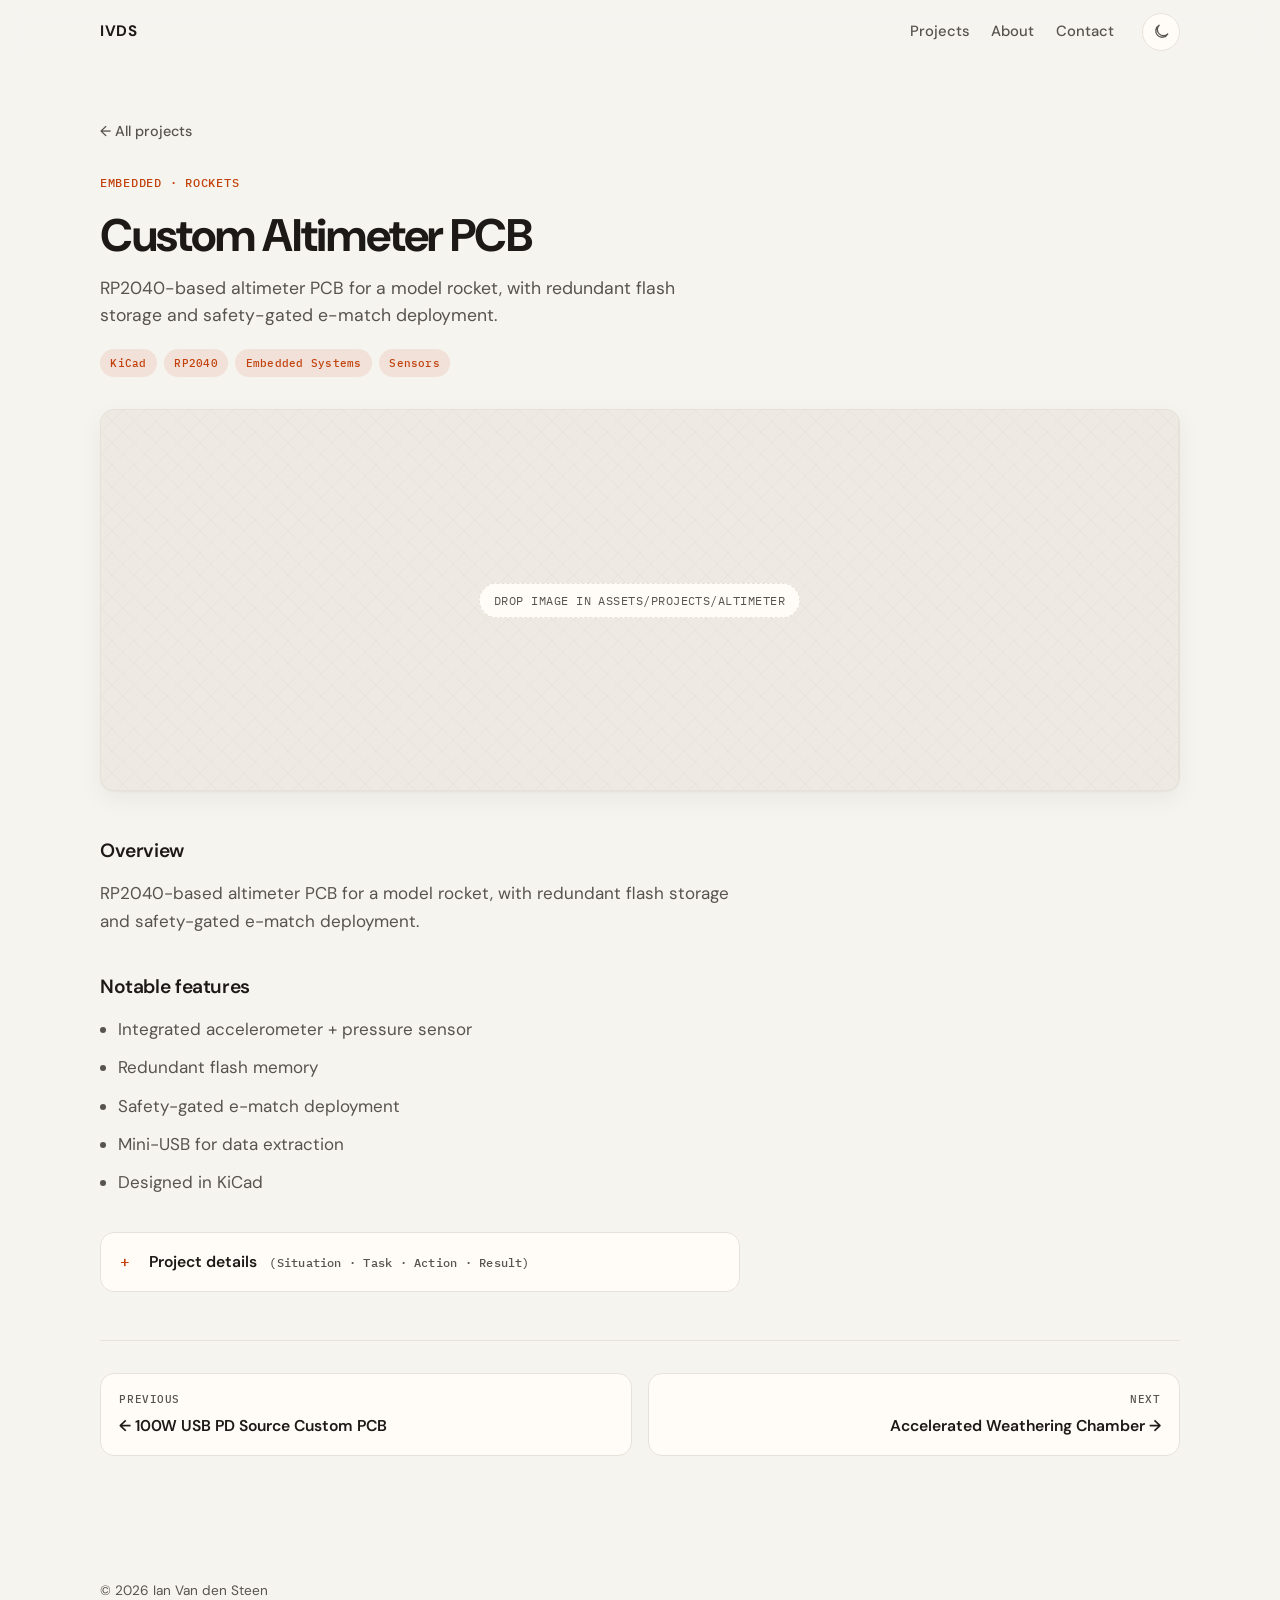
==== projects/altimeter.html @ dbc8581b "init commit" ====
<!DOCTYPE html>
<html lang="en">
<head>
  <meta charset="UTF-8" />
  <meta name="viewport" content="width=device-width, initial-scale=1.0" />
  <meta name="description" content="RP2040-based model rocket altimeter PCB with redundant flash and safety-gated e-match deployment. Ian Van den Steen." />
  <title>Custom Altimeter PCB — Ian Van den Steen</title>
  <link rel="preconnect" href="https://fonts.googleapis.com" />
  <link rel="preconnect" href="https://fonts.gstatic.com" crossorigin />
  <link href="https://fonts.googleapis.com/css2?family=DM+Sans:ital,opsz,wght@0,9..40,400;0,9..40,500;0,9..40,600;0,9..40,700;1,9..40,400&family=IBM+Plex+Mono:wght@400;500&display=swap" rel="stylesheet" />
  <link rel="stylesheet" href="../style.css" />
  <script>
    (function () {
      try {
        var stored = localStorage.getItem("theme");
        var theme = stored || (window.matchMedia("(prefers-color-scheme: dark)").matches ? "dark" : "light");
        document.documentElement.setAttribute("data-theme", theme);
      } catch (e) {}
    })();
  </script>
</head>
<body>
  <a class="skip-link" href="#main">Skip to content</a>

  <header class="site-header">
    <div class="container header-inner">
      <a class="logo" href="../index.html" aria-label="Home">IVDS</a>
      <nav class="nav" aria-label="Primary">
        <a href="../index.html#projects">Projects</a>
        <a href="../index.html#about">About</a>
        <a href="../index.html#contact">Contact</a>
      </nav>
      <button class="theme-toggle" type="button" aria-label="Toggle dark mode" title="Toggle theme">
        <span class="theme-icon theme-icon--moon" aria-hidden="true">
          <svg width="18" height="18" viewBox="0 0 24 24" fill="none" stroke="currentColor" stroke-width="1.75" stroke-linecap="round" stroke-linejoin="round"><path d="M21 14.5A8.5 8.5 0 1 1 9.5 3a7 7 0 0 0 11.5 11.5z"/></svg>
        </span>
        <span class="theme-icon theme-icon--sun" aria-hidden="true">
          <svg width="18" height="18" viewBox="0 0 24 24" fill="none" stroke="currentColor" stroke-width="1.75" stroke-linecap="round" stroke-linejoin="round"><circle cx="12" cy="12" r="4"/><path d="M12 2v2M12 20v2M4.93 4.93l1.41 1.41M17.66 17.66l1.41 1.41M2 12h2M20 12h2M4.93 19.07l1.41-1.41M17.66 6.34l1.41-1.41"/></svg>
        </span>
      </button>
    </div>
  </header>

  <main id="main">
    <article class="project-page">
      <div class="container">
        <a class="back-link" href="../index.html#projects">← All projects</a>

        <header class="project-page-header">
          <p class="eyebrow">Embedded · Rockets</p>
          <h1>Custom Altimeter PCB</h1>
          <p class="project-page-lede">RP2040-based altimeter PCB for a model rocket, with redundant flash storage and safety-gated e-match deployment.</p>
          <ul class="tags">
            <li>KiCad</li>
            <li>RP2040</li>
            <li>Embedded Systems</li>
            <li>Sensors</li>
          </ul>
        </header>

        <div class="project-hero-media">
          <div class="media-placeholder">
            <span>Drop image in assets/projects/altimeter</span>
          </div>
          <!-- Replace placeholder with: <img src="../assets/projects/altimeter.jpg" alt="Custom Altimeter PCB" /> -->
        </div>

        <div class="project-page-body">
          <section>
            <h2>Overview</h2>
            <p>RP2040-based altimeter PCB for a model rocket, with redundant flash storage and safety-gated e-match deployment.</p>
          </section>

          <section>
            <h2>Notable features</h2>
            <ul>
              <li>Integrated accelerometer + pressure sensor</li>
              <li>Redundant flash memory</li>
              <li>Safety-gated e-match deployment</li>
              <li>Mini-USB for data extraction</li>
              <li>Designed in KiCad</li>
            </ul>
          </section>


          <details class="star-details">
            <summary>Project details <span class="star-hint">(Situation · Task · Action · Result)</span></summary>
            <div class="star-grid">
              <div class="star-item">
                <h3>Situation</h3>
                <p>Off-the-shelf altimeters lacked flexibility, data access, and configurable firmware for a custom model rocket.</p>
              </div>
              <div class="star-item">
                <h3>Task</h3>
                <p>Design and validate a compact PCB altimeter for altitude/acceleration measurement, datalogging, and event timing, with redundant flash memory in case primary flash is damaged.</p>
              </div>
              <div class="star-item">
                <h3>Action</h3>
                <p>Designed schematic and 4-layer layout for an RP2040-based altimeter with USB communication, dual SPI flash memory, I2C accelerometer and barometric pressure sensor, and two e-matches driven by low-side N-channel MOSFETs gated by a battery voltage comparator.</p>
              </div>
              <div class="star-item">
                <h3>Result</h3>
                <p>Fabrication-ready 4-layer altimeter PCB with defined power domains, clean schematics/layout rules, and safety-gated e-match deployment.</p>
              </div>
            </div>
          </details>
        </div>

        <nav class="project-pager" aria-label="Other projects">
          <a href="usb-pd-source.html">
            <span class="pager-label">Previous</span>
            <span class="pager-title">← 100W USB PD Source Custom PCB</span>
          </a>
          <a href="weathering-chamber.html">
            <span class="pager-label">Next</span>
            <span class="pager-title">Accelerated Weathering Chamber →</span>
          </a>
        </nav>
      </div>
    </article>
  </main>

  <footer class="site-footer">
    <div class="container footer-inner">
      <p>© <span id="year"></span> Ian Van den Steen</p>
    </div>
  </footer>

  <script src="../script.js"></script>
</body>
</html>
---- style.css ----
/* ------------------------------------------------------------------
   Ian Van den Steen — portfolio
   ------------------------------------------------------------------ */

:root {
  --bg: #f6f4ef;
  --bg-elevated: #fffcf7;
  --text: #1c1917;
  --text-muted: #57534e;
  --border: #e7e2d9;
  --accent: #c2410c;
  --accent-soft: rgba(194, 65, 12, 0.1);
  --shadow: 0 1px 2px rgba(28, 25, 23, 0.04), 0 8px 24px rgba(28, 25, 23, 0.05);
  --radius: 14px;
  --header-h: 64px;
  --max: 1080px;
  --font: "DM Sans", system-ui, -apple-system, sans-serif;
  --mono: "IBM Plex Mono", ui-monospace, monospace;
  color-scheme: light;
}

[data-theme="dark"] {
  --bg: #141210;
  --bg-elevated: #1c1916;
  --text: #f5f0e8;
  --text-muted: #a8a29e;
  --border: #2e2a26;
  --accent: #fb923c;
  --accent-soft: rgba(251, 146, 60, 0.12);
  --shadow: 0 1px 2px rgba(0, 0, 0, 0.3), 0 12px 32px rgba(0, 0, 0, 0.25);
  color-scheme: dark;
}

*,
*::before,
*::after {
  box-sizing: border-box;
}

html {
  scroll-behavior: smooth;
  scroll-padding-top: calc(var(--header-h) + 1rem);
}

body {
  margin: 0;
  font-family: var(--font);
  font-size: 1.0625rem;
  line-height: 1.65;
  color: var(--text);
  background: var(--bg);
  -webkit-font-smoothing: antialiased;
  text-rendering: optimizeLegibility;
}

img,
video {
  max-width: 100%;
  display: block;
}

a {
  color: inherit;
  text-decoration-thickness: 1px;
  text-underline-offset: 0.18em;
  transition: color 0.15s ease, opacity 0.15s ease;
}

a:hover {
  color: var(--accent);
}

a:focus-visible,
button:focus-visible {
  outline: 2px solid var(--accent);
  outline-offset: 3px;
}

.skip-link {
  position: absolute;
  top: -100px;
  left: 1rem;
  z-index: 100;
  padding: 0.6rem 1rem;
  background: var(--accent);
  color: #fff;
  border-radius: 8px;
  text-decoration: none;
}

.skip-link:focus {
  top: 1rem;
}

.container {
  width: min(100% - 2.5rem, var(--max));
  margin-inline: auto;
}

/* Header ----------------------------------------------------------- */

.site-header {
  position: sticky;
  top: 0;
  z-index: 50;
  height: var(--header-h);
  backdrop-filter: blur(12px);
  -webkit-backdrop-filter: blur(12px);
  background: color-mix(in srgb, var(--bg) 82%, transparent);
  border-bottom: 1px solid transparent;
  transition: border-color 0.2s ease, background 0.2s ease;
}

.site-header.is-scrolled {
  border-bottom-color: var(--border);
}

.header-inner {
  height: 100%;
  display: flex;
  align-items: center;
  gap: 1.5rem;
}

.logo {
  font-weight: 700;
  font-size: 0.95rem;
  letter-spacing: 0.04em;
  text-decoration: none;
}

.logo:hover {
  color: var(--accent);
}

.nav {
  display: flex;
  gap: 1.35rem;
  margin-left: auto;
}

.nav a {
  font-size: 0.925rem;
  font-weight: 500;
  color: var(--text-muted);
  text-decoration: none;
}

.nav a:hover {
  color: var(--text);
}

.theme-toggle {
  display: inline-flex;
  align-items: center;
  justify-content: center;
  width: 38px;
  height: 38px;
  margin-left: 0.25rem;
  border: 1px solid var(--border);
  border-radius: 999px;
  background: var(--bg-elevated);
  color: var(--text-muted);
  cursor: pointer;
  transition: color 0.15s ease, border-color 0.15s ease, background 0.15s ease;
}

.theme-toggle:hover {
  color: var(--text);
  border-color: color-mix(in srgb, var(--accent) 40%, var(--border));
}

.theme-icon {
  display: none;
  line-height: 0;
}

[data-theme="light"] .theme-icon--moon,
:root:not([data-theme]) .theme-icon--moon {
  display: block;
}

[data-theme="dark"] .theme-icon--sun {
  display: block;
}

/* Hero ------------------------------------------------------------- */

.hero {
  padding: clamp(4rem, 12vw, 7.5rem) 0 clamp(3.5rem, 8vw, 5.5rem);
}

.hero-inner {
  max-width: 40rem;
}

.eyebrow {
  margin: 0 0 1.1rem;
  font-family: var(--mono);
  font-size: 0.78rem;
  font-weight: 500;
  letter-spacing: 0.06em;
  text-transform: uppercase;
  color: var(--accent);
}

.hero h1 {
  margin: 0 0 1rem;
  font-size: clamp(2.4rem, 6vw, 3.6rem);
  font-weight: 700;
  line-height: 1.08;
  letter-spacing: -0.035em;
}

.pitch {
  margin: 0 0 2rem;
  font-size: clamp(1.1rem, 2.2vw, 1.3rem);
  line-height: 1.55;
  color: var(--text-muted);
  max-width: 34rem;
}

.hero-links {
  display: flex;
  flex-wrap: wrap;
  gap: 0.65rem 1.5rem;
}

.hero-links a {
  font-weight: 600;
  font-size: 0.95rem;
  text-decoration: none;
  border-bottom: 1.5px solid color-mix(in srgb, var(--accent) 45%, transparent);
  padding-bottom: 0.1rem;
}

.hero-links a:hover {
  border-bottom-color: var(--accent);
}

/* Sections --------------------------------------------------------- */

.section {
  padding: clamp(3.5rem, 8vw, 5.5rem) 0;
}

.section-header {
  margin-bottom: clamp(2rem, 4vw, 2.75rem);
  max-width: 36rem;
}

.section-header h2 {
  margin: 0 0 0.55rem;
  font-size: clamp(1.55rem, 3vw, 1.9rem);
  font-weight: 700;
  letter-spacing: -0.025em;
}

.section-lede {
  margin: 0;
  color: var(--text-muted);
}

/* Projects --------------------------------------------------------- */

.project-grid {
  display: grid;
  gap: 1.75rem;
}

.project-card {
  display: grid;
  grid-template-columns: 1fr;
  background: var(--bg-elevated);
  border: 1px solid var(--border);
  border-radius: var(--radius);
  overflow: hidden;
  box-shadow: var(--shadow);
  color: inherit;
  text-decoration: none;
  transition: border-color 0.2s ease, transform 0.2s ease, box-shadow 0.2s ease;
}

.project-card:hover {
  color: inherit;
  border-color: color-mix(in srgb, var(--accent) 35%, var(--border));
  transform: translateY(-2px);
}

.project-link {
  display: inline-block;
  margin-top: 1.15rem;
  font-size: 0.9rem;
  font-weight: 600;
  color: var(--accent);
}

.project-card:hover .project-link {
  text-decoration: underline;
  text-underline-offset: 0.18em;
}

.project-media {
  background: color-mix(in srgb, var(--border) 55%, var(--bg));
  min-height: 200px;
}

.media-placeholder {
  display: grid;
  place-items: center;
  height: 100%;
  min-height: 200px;
  border-bottom: 1px solid var(--border);
  background:
    linear-gradient(135deg, transparent 48%, color-mix(in srgb, var(--border) 80%, transparent) 49%, color-mix(in srgb, var(--border) 80%, transparent) 51%, transparent 52%),
    linear-gradient(45deg, transparent 48%, color-mix(in srgb, var(--border) 80%, transparent) 49%, color-mix(in srgb, var(--border) 80%, transparent) 51%, transparent 52%);
  background-size: 22px 22px;
}

.media-placeholder span {
  font-family: var(--mono);
  font-size: 0.72rem;
  letter-spacing: 0.04em;
  text-transform: uppercase;
  color: var(--text-muted);
  background: var(--bg-elevated);
  border: 1px dashed var(--border);
  border-radius: 999px;
  padding: 0.45rem 0.85rem;
}

.project-media img,
.project-media video {
  width: 100%;
  height: 100%;
  object-fit: cover;
  min-height: 200px;
}

.project-body {
  padding: 1.5rem 1.5rem 1.65rem;
}

.project-body h3 {
  margin: 0 0 0.65rem;
  font-size: 1.2rem;
  font-weight: 600;
  letter-spacing: -0.02em;
}

.project-body p {
  margin: 0 0 1.15rem;
  color: var(--text-muted);
  font-size: 0.98rem;
}

.project-body .tags {
  margin-bottom: 0;
}

.tags {
  display: flex;
  flex-wrap: wrap;
  gap: 0.45rem;
  margin: 0;
  padding: 0;
  list-style: none;
}

.tags li {
  font-family: var(--mono);
  font-size: 0.7rem;
  font-weight: 500;
  letter-spacing: 0.02em;
  color: var(--accent);
  background: var(--accent-soft);
  border-radius: 999px;
  padding: 0.3rem 0.65rem;
}

@media (min-width: 760px) {
  .project-card {
    grid-template-columns: minmax(240px, 38%) 1fr;
    align-items: stretch;
  }

  .project-media {
    min-height: 100%;
  }

  .media-placeholder {
    min-height: 100%;
    border-bottom: none;
    border-right: 1px solid var(--border);
  }

  .project-body {
    padding: 1.75rem 1.85rem;
  }
}

/* About ------------------------------------------------------------ */

.about {
  border-top: 1px solid var(--border);
  border-bottom: 1px solid var(--border);
  background: color-mix(in srgb, var(--bg-elevated) 70%, var(--bg));
}

.about-content {
  max-width: 38rem;
}

.about-content p {
  margin: 0 0 1.15rem;
  color: var(--text-muted);
}

.about-content strong {
  color: var(--text);
  font-weight: 600;
}

.about-meta {
  display: grid;
  gap: 1.15rem;
  margin: 2rem 0 0;
  padding: 1.35rem 0 0;
  border-top: 1px solid var(--border);
}

.about-meta dt {
  font-family: var(--mono);
  font-size: 0.72rem;
  font-weight: 500;
  letter-spacing: 0.05em;
  text-transform: uppercase;
  color: var(--accent);
  margin-bottom: 0.25rem;
}

.about-meta dd {
  margin: 0;
  font-size: 0.98rem;
}

@media (min-width: 700px) {
  .about-meta {
    grid-template-columns: repeat(3, 1fr);
    gap: 1.5rem;
  }
}

/* Contact ---------------------------------------------------------- */

.contact-list {
  list-style: none;
  margin: 0;
  padding: 0;
  display: grid;
  gap: 0;
  max-width: 36rem;
  border: 1px solid var(--border);
  border-radius: var(--radius);
  overflow: hidden;
  background: var(--bg-elevated);
}

.contact-list li {
  display: grid;
  grid-template-columns: 6.5rem 1fr;
  gap: 1rem;
  align-items: baseline;
  padding: 1.05rem 1.35rem;
  border-bottom: 1px solid var(--border);
}

.contact-list li:last-child {
  border-bottom: none;
}

.contact-label {
  font-family: var(--mono);
  font-size: 0.72rem;
  font-weight: 500;
  letter-spacing: 0.05em;
  text-transform: uppercase;
  color: var(--text-muted);
}

.contact-list a {
  font-weight: 500;
  text-decoration: none;
  word-break: break-all;
}

.contact-list a:hover {
  color: var(--accent);
}

@media (max-width: 480px) {
  .contact-list li {
    grid-template-columns: 1fr;
    gap: 0.3rem;
  }
}

/* Footer ----------------------------------------------------------- */

.site-footer {
  padding: 2.25rem 0 2.75rem;
}

.footer-inner {
  display: flex;
  flex-wrap: wrap;
  justify-content: space-between;
  gap: 0.5rem 1.5rem;
  font-size: 0.85rem;
  color: var(--text-muted);
}

.footer-inner p {
  margin: 0;
}

/* Mobile nav ------------------------------------------------------- */

@media (max-width: 560px) {
  .nav {
    gap: 0.95rem;
  }

  .nav a {
    font-size: 0.875rem;
  }

  .container {
    width: min(100% - 1.75rem, var(--max));
  }
}

@media (prefers-reduced-motion: reduce) {
  html {
    scroll-behavior: auto;
  }

  .project-card,
  a,
  button {
    transition: none;
  }

  .project-card:hover {
    transform: none;
  }
}

/* Project detail pages --------------------------------------------- */

.project-page {
  padding: clamp(2rem, 5vw, 3.25rem) 0 clamp(3.5rem, 8vw, 5.5rem);
}

.back-link {
  display: inline-block;
  margin-bottom: 1.75rem;
  font-size: 0.9rem;
  font-weight: 500;
  color: var(--text-muted);
  text-decoration: none;
}

.back-link:hover {
  color: var(--accent);
}

.project-page-header {
  max-width: 40rem;
  margin-bottom: 2rem;
}

.project-page-header h1 {
  margin: 0 0 0.85rem;
  font-size: clamp(2rem, 5vw, 2.85rem);
  font-weight: 700;
  line-height: 1.12;
  letter-spacing: -0.03em;
}

.project-page-lede {
  margin: 0 0 1.25rem;
  font-size: 1.1rem;
  line-height: 1.55;
  color: var(--text-muted);
}

.project-hero-media {
  margin-bottom: 2.75rem;
  border: 1px solid var(--border);
  border-radius: var(--radius);
  overflow: hidden;
  background: color-mix(in srgb, var(--border) 55%, var(--bg));
  box-shadow: var(--shadow);
}

.project-hero-media .media-placeholder {
  min-height: clamp(220px, 40vw, 380px);
  border-bottom: none;
}

.project-hero-media img,
.project-hero-media video {
  width: 100%;
  min-height: clamp(220px, 40vw, 380px);
  object-fit: cover;
}

.project-hero-media--schematic {
  background: #fff;
}

.project-hero-media--schematic img {
  object-fit: contain;
  min-height: clamp(260px, 48vw, 480px);
  padding: 0.75rem;
}

.project-media-stack {
  display: grid;
  gap: 1.25rem;
  margin: -1.5rem 0 2.75rem;
}

.project-hero-media--board {
  margin: 0;
  background: #fff;
}

.project-hero-media--board img {
  object-fit: contain;
  min-height: clamp(200px, 36vw, 360px);
  padding: 1rem;
}

.project-hero-media--board figcaption {
  margin: 0;
  padding: 0.65rem 1rem 0.85rem;
  border-top: 1px solid var(--border);
  font-family: var(--mono);
  font-size: 0.72rem;
  font-weight: 500;
  letter-spacing: 0.04em;
  text-transform: uppercase;
  color: var(--text-muted);
  background: var(--bg-elevated);
}

.project-media--schematic {
  background: #fff;
}

.project-media--schematic img {
  object-fit: contain;
  padding: 0.5rem;
}

.project-media--render {
  background: #fff;
}

.project-media--render img {
  object-fit: contain;
  padding: 0.85rem;
}

@media (min-width: 760px) {
  .project-media-stack {
    grid-template-columns: 1fr 1fr;
  }
}

.project-page-body {
  max-width: 40rem;
}

.project-page-body section {
  margin-bottom: 2.25rem;
}

.project-page-body h2 {
  margin: 0 0 0.75rem;
  font-size: 1.2rem;
  font-weight: 600;
  letter-spacing: -0.02em;
}

.project-page-body p,
.project-page-body li {
  color: var(--text-muted);
}

.project-page-body p {
  margin: 0 0 1rem;
}

.project-page-body strong {
  color: var(--text);
  font-weight: 600;
}

.project-page-body ul {
  margin: 0;
  padding-left: 1.15rem;
}

.project-page-body li {
  margin-bottom: 0.65rem;
}

.project-page-body li:last-child {
  margin-bottom: 0;
}

.project-pager {
  display: grid;
  gap: 1rem;
  margin-top: 3rem;
  padding-top: 2rem;
  border-top: 1px solid var(--border);
}

.project-pager a {
  display: flex;
  flex-direction: column;
  gap: 0.25rem;
  padding: 1rem 1.15rem;
  border: 1px solid var(--border);
  border-radius: var(--radius);
  background: var(--bg-elevated);
  text-decoration: none;
  transition: border-color 0.15s ease;
}

.project-pager a:hover {
  color: inherit;
  border-color: color-mix(in srgb, var(--accent) 40%, var(--border));
}

.pager-label {
  font-family: var(--mono);
  font-size: 0.7rem;
  font-weight: 500;
  letter-spacing: 0.05em;
  text-transform: uppercase;
  color: var(--text-muted);
}

.pager-title {
  font-weight: 600;
  font-size: 0.98rem;
}

.project-pager a:hover .pager-title {
  color: var(--accent);
}

@media (min-width: 640px) {
  .project-pager {
    grid-template-columns: 1fr 1fr;
  }

  .project-pager a:only-child {
    grid-column: 1 / -1;
    max-width: 50%;
  }

  .project-pager a:last-child:not(:only-child) {
    text-align: right;
    align-items: flex-end;
  }
}

/* STAR expandable details ------------------------------------------ */

.star-details {
  margin-top: 0.5rem;
  border: 1px solid var(--border);
  border-radius: var(--radius);
  background: var(--bg-elevated);
  overflow: hidden;
}

.star-details summary {
  cursor: pointer;
  list-style: none;
  display: flex;
  flex-wrap: wrap;
  align-items: baseline;
  gap: 0.45rem 0.75rem;
  padding: 1rem 1.2rem;
  font-weight: 600;
  font-size: 0.98rem;
  user-select: none;
  transition: background 0.15s ease;
}

.star-details summary::-webkit-details-marker {
  display: none;
}

.star-details summary::before {
  content: "+";
  font-family: var(--mono);
  font-weight: 500;
  color: var(--accent);
  width: 1.1em;
}

.star-details[open] summary::before {
  content: "−";
}

.star-details summary:hover {
  background: color-mix(in srgb, var(--accent-soft) 55%, transparent);
}

.star-hint {
  font-family: var(--mono);
  font-size: 0.72rem;
  font-weight: 500;
  letter-spacing: 0.02em;
  color: var(--text-muted);
}

.star-grid {
  display: grid;
  gap: 1.25rem;
  padding: 0 1.2rem 1.35rem;
  border-top: 1px solid var(--border);
  padding-top: 1.25rem;
}

.star-item h3 {
  margin: 0 0 0.4rem;
  font-family: var(--mono);
  font-size: 0.72rem;
  font-weight: 500;
  letter-spacing: 0.05em;
  text-transform: uppercase;
  color: var(--accent);
}

.star-item p {
  margin: 0 0 0.65rem;
}

.star-item p:last-child {
  margin-bottom: 0;
}

@media (min-width: 700px) {
  .star-grid {
    grid-template-columns: 1fr 1fr;
    gap: 1.5rem;
  }
}
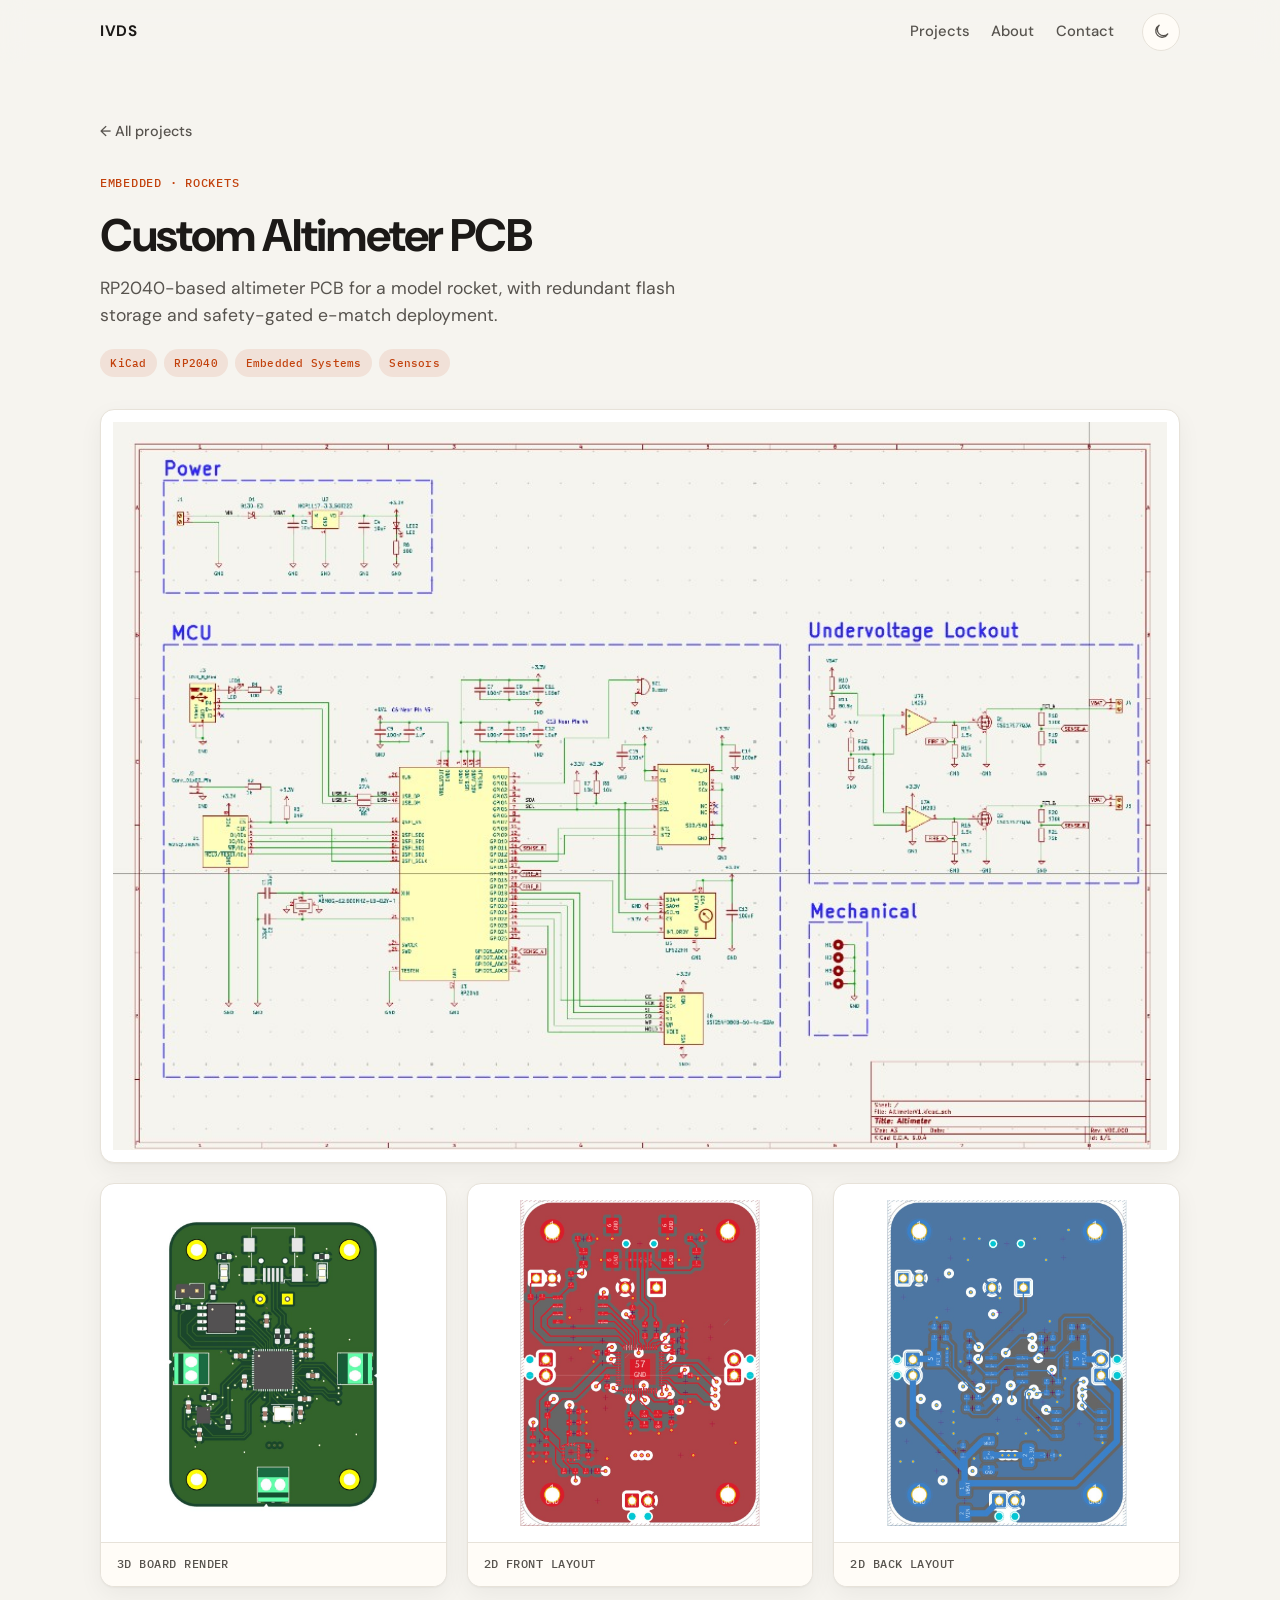
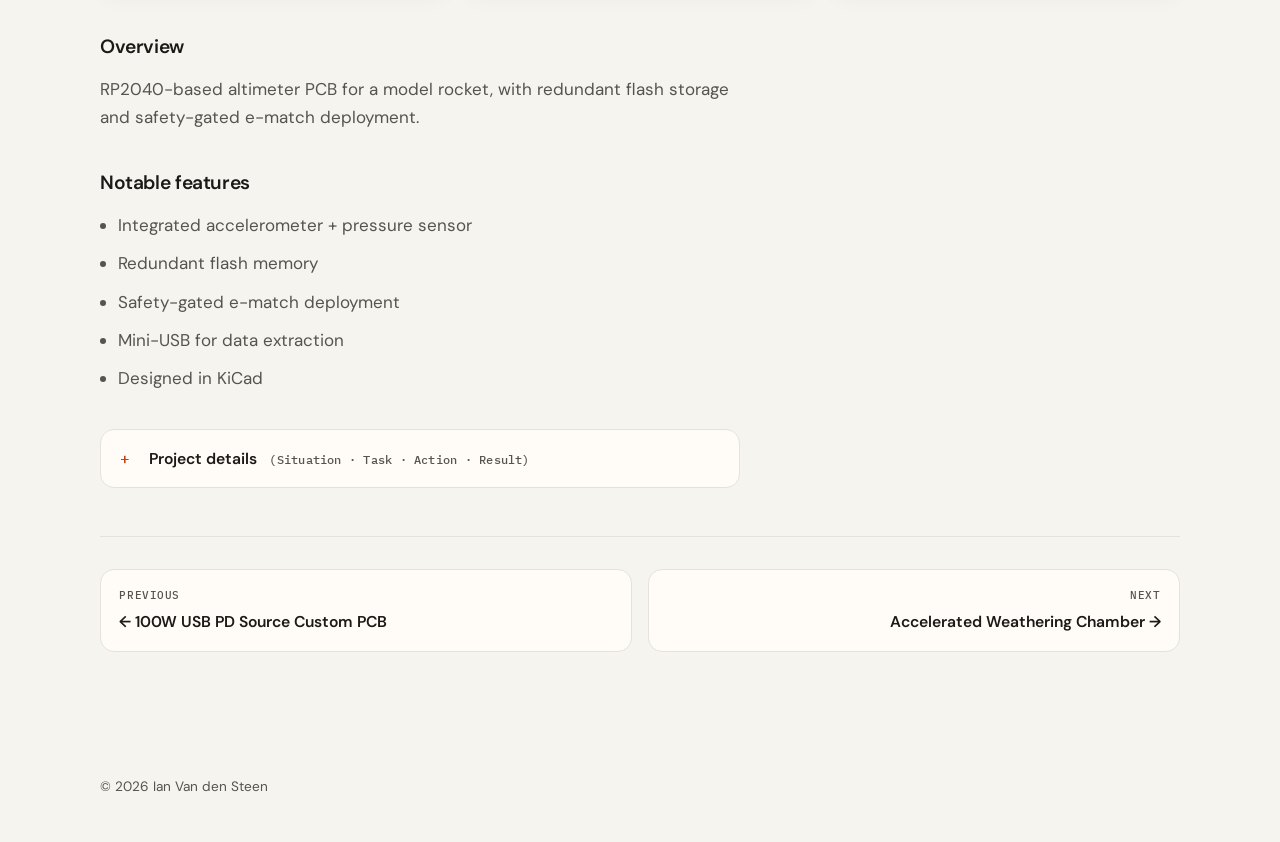
==== commit d004632d: "Update portfolio copy, prune projects, and add board media." ====
--- a/projects/altimeter.html
+++ b/projects/altimeter.html
@@ -58,11 +58,23 @@
           </ul>
         </header>
 
-        <div class="project-hero-media">
-          <div class="media-placeholder">
-            <span>Drop image in assets/projects/altimeter</span>
-          </div>
-          <!-- Replace placeholder with: <img src="../assets/projects/altimeter.jpg" alt="Custom Altimeter PCB" /> -->
+        <div class="project-hero-media project-hero-media--schematic">
+          <img src="../assets/projects/altimeter.png" alt="KiCad schematic of the custom RP2040 altimeter — power, MCU, sensors, and e-match undervoltage lockout sections" />
+        </div>
+
+        <div class="project-media-stack project-media-stack--row-3">
+          <figure class="project-hero-media project-hero-media--board">
+            <img src="../assets/projects/altimeter-3d.png" alt="3D render of the custom altimeter PCB" />
+            <figcaption>3D board render</figcaption>
+          </figure>
+          <figure class="project-hero-media project-hero-media--board">
+            <img src="../assets/projects/altimeter-2d-front.png" alt="2D front PCB layout of the custom altimeter" />
+            <figcaption>2D front layout</figcaption>
+          </figure>
+          <figure class="project-hero-media project-hero-media--board">
+            <img src="../assets/projects/altimeter-2d-back.png" alt="2D back PCB layout of the custom altimeter" />
+            <figcaption>2D back layout</figcaption>
+          </figure>
         </div>
 
         <div class="project-page-body">
--- a/style.css
+++ b/style.css
@@ -629,12 +629,18 @@
 .project-media-stack {
   display: grid;
   gap: 1.25rem;
-  margin: -1.5rem 0 2.75rem;
+  margin: 0 0 2.75rem;
+}
+
+.project-hero-media + .project-media-stack {
+  margin-top: -1.5rem;
 }
 
 .project-hero-media--board {
   margin: 0;
   background: #fff;
+  display: flex;
+  flex-direction: column;
 }
 
 .project-hero-media--board img {
@@ -645,6 +651,7 @@
 
 .project-hero-media--board figcaption {
   margin: 0;
+  margin-top: auto;
   padding: 0.65rem 1rem 0.85rem;
   border-top: 1px solid var(--border);
   font-family: var(--mono);
@@ -678,6 +685,79 @@
   .project-media-stack {
     grid-template-columns: 1fr 1fr;
   }
+
+  .project-media-stack > :only-child {
+    grid-column: 1 / -1;
+    max-width: 28rem;
+    justify-self: center;
+    width: 100%;
+  }
+
+  .project-media-stack--row-2,
+  .project-media-stack--row-3 {
+    align-items: stretch;
+  }
+
+  .project-media-stack--row-2 {
+    grid-template-columns: 1fr 1fr;
+  }
+
+  .project-media-stack--row-2 .project-hero-media--board img,
+  .project-media-stack--row-3 .project-hero-media--board img {
+    flex: 1 1 auto;
+    width: 100%;
+    height: clamp(260px, 28vw, 380px);
+    min-height: clamp(260px, 28vw, 380px);
+    max-height: clamp(260px, 28vw, 380px);
+    object-fit: contain;
+  }
+
+  .project-media-stack--row-3 {
+    grid-template-columns: repeat(3, 1fr);
+  }
+}
+
+@media (max-width: 759px) {
+  .project-media-stack--row-2,
+  .project-media-stack--row-3 {
+    grid-template-columns: 1fr;
+  }
+}
+
+.project-subsection {
+  margin-top: 3rem;
+  padding-top: 2.5rem;
+  border-top: 1px solid var(--border);
+}
+
+.project-subsection-header {
+  max-width: 40rem;
+  margin-bottom: 1.75rem;
+}
+
+.project-subsection-header h2 {
+  margin: 0 0 0.45rem;
+  font-size: clamp(1.35rem, 2.5vw, 1.65rem);
+  font-weight: 700;
+  letter-spacing: -0.02em;
+}
+
+.project-subsection-header p {
+  margin: 0;
+  color: var(--text-muted);
+}
+
+.project-subsection .project-hero-media--schematic {
+  margin-bottom: 1.25rem;
+}
+
+.project-subsection .project-media-stack {
+  margin-top: 0;
+  margin-bottom: 2rem;
+}
+
+.project-subsection-body {
+  margin-top: 0.5rem;
 }
 
 .project-page-body {
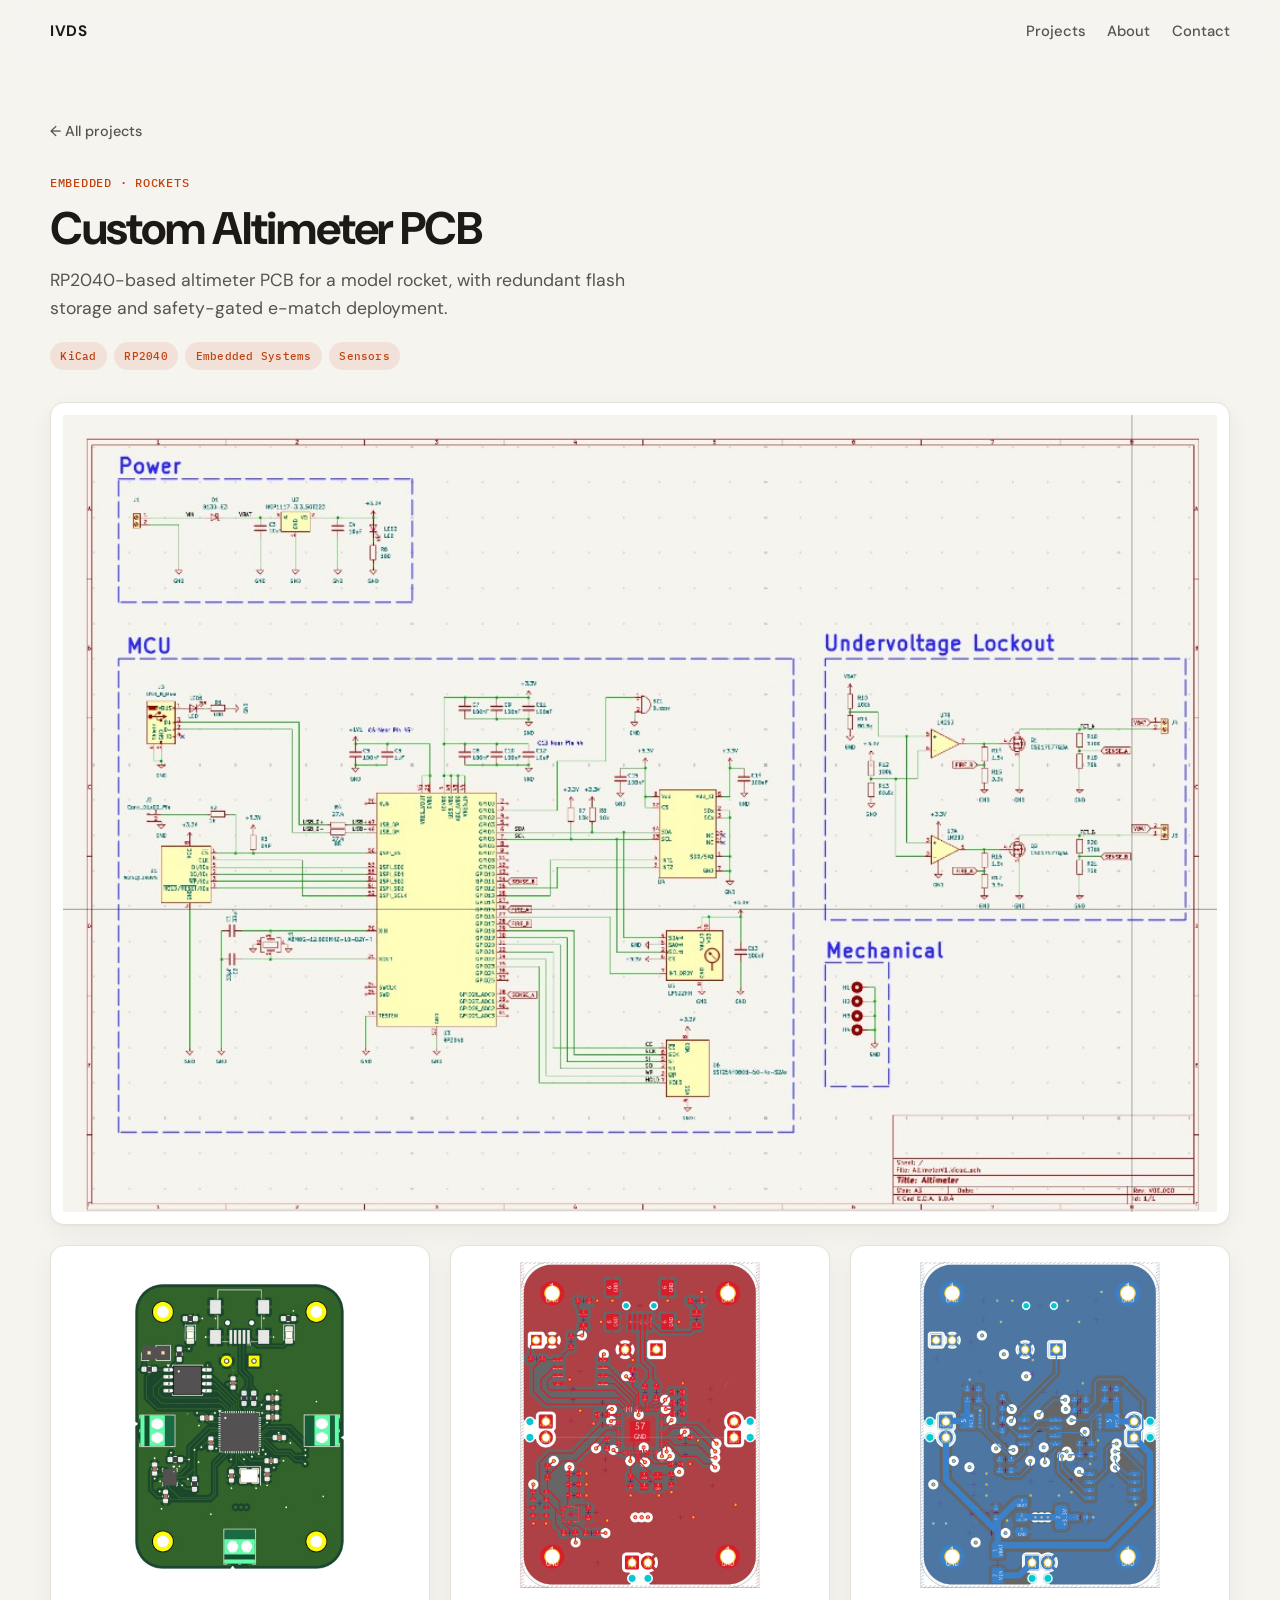
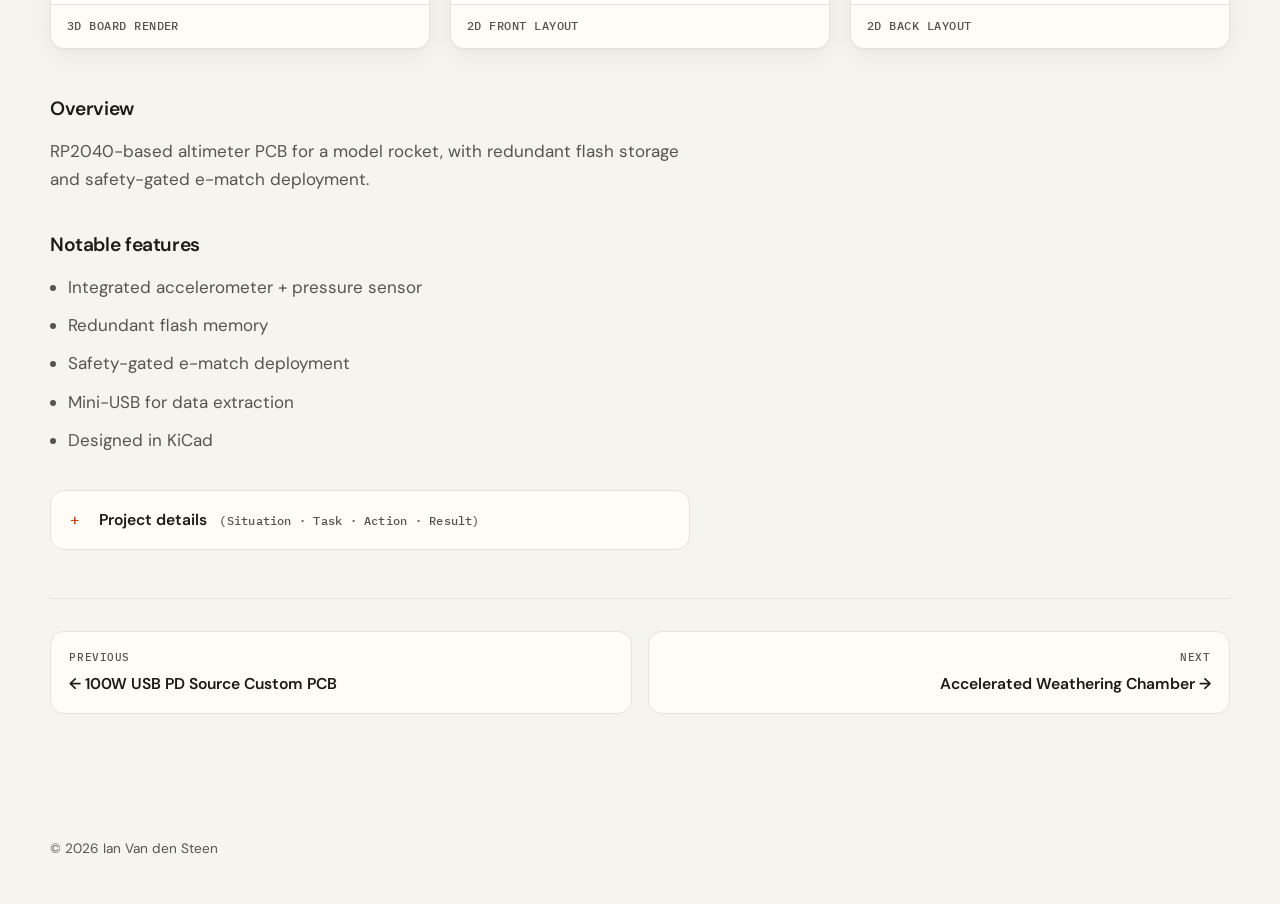
==== commit 0d298551: "Add three-phase inverter project and remove dark mode toggle." ====
--- a/projects/altimeter.html
+++ b/projects/altimeter.html
@@ -9,15 +9,6 @@
   <link rel="preconnect" href="https://fonts.gstatic.com" crossorigin />
   <link href="https://fonts.googleapis.com/css2?family=DM+Sans:ital,opsz,wght@0,9..40,400;0,9..40,500;0,9..40,600;0,9..40,700;1,9..40,400&family=IBM+Plex+Mono:wght@400;500&display=swap" rel="stylesheet" />
   <link rel="stylesheet" href="../style.css" />
-  <script>
-    (function () {
-      try {
-        var stored = localStorage.getItem("theme");
-        var theme = stored || (window.matchMedia("(prefers-color-scheme: dark)").matches ? "dark" : "light");
-        document.documentElement.setAttribute("data-theme", theme);
-      } catch (e) {}
-    })();
-  </script>
 </head>
 <body>
   <a class="skip-link" href="#main">Skip to content</a>
@@ -30,14 +21,6 @@
         <a href="../index.html#about">About</a>
         <a href="../index.html#contact">Contact</a>
       </nav>
-      <button class="theme-toggle" type="button" aria-label="Toggle dark mode" title="Toggle theme">
-        <span class="theme-icon theme-icon--moon" aria-hidden="true">
-          <svg width="18" height="18" viewBox="0 0 24 24" fill="none" stroke="currentColor" stroke-width="1.75" stroke-linecap="round" stroke-linejoin="round"><path d="M21 14.5A8.5 8.5 0 1 1 9.5 3a7 7 0 0 0 11.5 11.5z"/></svg>
-        </span>
-        <span class="theme-icon theme-icon--sun" aria-hidden="true">
-          <svg width="18" height="18" viewBox="0 0 24 24" fill="none" stroke="currentColor" stroke-width="1.75" stroke-linecap="round" stroke-linejoin="round"><circle cx="12" cy="12" r="4"/><path d="M12 2v2M12 20v2M4.93 4.93l1.41 1.41M17.66 17.66l1.41 1.41M2 12h2M20 12h2M4.93 19.07l1.41-1.41M17.66 6.34l1.41-1.41"/></svg>
-        </span>
-      </button>
     </div>
   </header>
 
--- a/style.css
+++ b/style.css
@@ -13,22 +13,10 @@
   --shadow: 0 1px 2px rgba(28, 25, 23, 0.04), 0 8px 24px rgba(28, 25, 23, 0.05);
   --radius: 14px;
   --header-h: 64px;
-  --max: 1080px;
+  --max: 1180px;
   --font: "DM Sans", system-ui, -apple-system, sans-serif;
   --mono: "IBM Plex Mono", ui-monospace, monospace;
   color-scheme: light;
-}
-
-[data-theme="dark"] {
-  --bg: #141210;
-  --bg-elevated: #1c1916;
-  --text: #f5f0e8;
-  --text-muted: #a8a29e;
-  --border: #2e2a26;
-  --accent: #fb923c;
-  --accent-soft: rgba(251, 146, 60, 0.12);
-  --shadow: 0 1px 2px rgba(0, 0, 0, 0.3), 0 12px 32px rgba(0, 0, 0, 0.25);
-  color-scheme: dark;
 }
 
 *,
@@ -150,44 +138,10 @@
   color: var(--text);
 }
 
-.theme-toggle {
-  display: inline-flex;
-  align-items: center;
-  justify-content: center;
-  width: 38px;
-  height: 38px;
-  margin-left: 0.25rem;
-  border: 1px solid var(--border);
-  border-radius: 999px;
-  background: var(--bg-elevated);
-  color: var(--text-muted);
-  cursor: pointer;
-  transition: color 0.15s ease, border-color 0.15s ease, background 0.15s ease;
-}
-
-.theme-toggle:hover {
-  color: var(--text);
-  border-color: color-mix(in srgb, var(--accent) 40%, var(--border));
-}
-
-.theme-icon {
-  display: none;
-  line-height: 0;
-}
-
-[data-theme="light"] .theme-icon--moon,
-:root:not([data-theme]) .theme-icon--moon {
-  display: block;
-}
-
-[data-theme="dark"] .theme-icon--sun {
-  display: block;
-}
-
 /* Hero ------------------------------------------------------------- */
 
 .hero {
-  padding: clamp(4rem, 12vw, 7.5rem) 0 clamp(3.5rem, 8vw, 5.5rem);
+  padding: clamp(1.25rem, 3.5vw, 2.25rem) 0 clamp(1.5rem, 3vw, 2rem);
 }
 
 .hero-inner {
@@ -195,7 +149,7 @@
 }
 
 .eyebrow {
-  margin: 0 0 1.1rem;
+  margin: 0 0 0.65rem;
   font-family: var(--mono);
   font-size: 0.78rem;
   font-weight: 500;
@@ -205,17 +159,17 @@
 }
 
 .hero h1 {
-  margin: 0 0 1rem;
-  font-size: clamp(2.4rem, 6vw, 3.6rem);
+  margin: 0 0 0.65rem;
+  font-size: clamp(2rem, 4.5vw, 2.85rem);
   font-weight: 700;
   line-height: 1.08;
   letter-spacing: -0.035em;
 }
 
 .pitch {
-  margin: 0 0 2rem;
-  font-size: clamp(1.1rem, 2.2vw, 1.3rem);
-  line-height: 1.55;
+  margin: 0 0 1.15rem;
+  font-size: clamp(1rem, 1.8vw, 1.15rem);
+  line-height: 1.5;
   color: var(--text-muted);
   max-width: 34rem;
 }
@@ -241,11 +195,15 @@
 /* Sections --------------------------------------------------------- */
 
 .section {
-  padding: clamp(3.5rem, 8vw, 5.5rem) 0;
+  padding: clamp(2rem, 4vw, 3rem) 0;
+}
+
+.section.projects {
+  padding-top: clamp(1.25rem, 2.5vw, 1.75rem);
 }
 
 .section-header {
-  margin-bottom: clamp(2rem, 4vw, 2.75rem);
+  margin-bottom: clamp(1.25rem, 2.5vw, 1.75rem);
   max-width: 36rem;
 }
 
@@ -265,12 +223,25 @@
 
 .project-grid {
   display: grid;
-  gap: 1.75rem;
+  gap: 1.5rem;
+  grid-template-columns: 1fr;
+}
+
+@media (min-width: 640px) {
+  .project-grid {
+    grid-template-columns: repeat(2, 1fr);
+  }
+}
+
+@media (min-width: 980px) {
+  .project-grid {
+    grid-template-columns: repeat(3, 1fr);
+  }
 }
 
 .project-card {
-  display: grid;
-  grid-template-columns: 1fr;
+  display: flex;
+  flex-direction: column;
   background: var(--bg-elevated);
   border: 1px solid var(--border);
   border-radius: var(--radius);
@@ -289,7 +260,8 @@
 
 .project-link {
   display: inline-block;
-  margin-top: 1.15rem;
+  margin-top: auto;
+  padding-top: 1.15rem;
   font-size: 0.9rem;
   font-weight: 600;
   color: var(--accent);
@@ -302,14 +274,15 @@
 
 .project-media {
   background: color-mix(in srgb, var(--border) 55%, var(--bg));
-  min-height: 200px;
+  min-height: 180px;
+  aspect-ratio: 4 / 3;
 }
 
 .media-placeholder {
   display: grid;
   place-items: center;
   height: 100%;
-  min-height: 200px;
+  min-height: 180px;
   border-bottom: 1px solid var(--border);
   background:
     linear-gradient(135deg, transparent 48%, color-mix(in srgb, var(--border) 80%, transparent) 49%, color-mix(in srgb, var(--border) 80%, transparent) 51%, transparent 52%),
@@ -333,25 +306,29 @@
 .project-media video {
   width: 100%;
   height: 100%;
-  object-fit: cover;
-  min-height: 200px;
+  object-fit: contain;
+  min-height: 180px;
+  padding: 0.65rem;
 }
 
 .project-body {
-  padding: 1.5rem 1.5rem 1.65rem;
+  padding: 1.25rem 1.25rem 1.4rem;
+  display: flex;
+  flex-direction: column;
+  flex: 1;
 }
 
 .project-body h3 {
-  margin: 0 0 0.65rem;
-  font-size: 1.2rem;
+  margin: 0 0 0.55rem;
+  font-size: 1.05rem;
   font-weight: 600;
   letter-spacing: -0.02em;
 }
 
 .project-body p {
-  margin: 0 0 1.15rem;
-  color: var(--text-muted);
-  font-size: 0.98rem;
+  margin: 0 0 1rem;
+  color: var(--text-muted);
+  font-size: 0.92rem;
 }
 
 .project-body .tags {
@@ -376,27 +353,6 @@
   background: var(--accent-soft);
   border-radius: 999px;
   padding: 0.3rem 0.65rem;
-}
-
-@media (min-width: 760px) {
-  .project-card {
-    grid-template-columns: minmax(240px, 38%) 1fr;
-    align-items: stretch;
-  }
-
-  .project-media {
-    min-height: 100%;
-  }
-
-  .media-placeholder {
-    min-height: 100%;
-    border-bottom: none;
-    border-right: 1px solid var(--border);
-  }
-
-  .project-body {
-    padding: 1.75rem 1.85rem;
-  }
 }
 
 /* About ------------------------------------------------------------ */
@@ -604,6 +560,16 @@
   box-shadow: var(--shadow);
 }
 
+figure.project-hero-media {
+  margin-left: 0;
+  margin-right: 0;
+  margin-top: 0;
+  width: 100%;
+  max-width: 100%;
+  justify-self: stretch;
+  box-sizing: border-box;
+}
+
 .project-hero-media .media-placeholder {
   min-height: clamp(220px, 40vw, 380px);
   border-bottom: none;
@@ -626,6 +592,27 @@
   padding: 0.75rem;
 }
 
+.project-hero-media--natural img {
+  height: auto;
+  min-height: 0;
+  max-height: none;
+  object-fit: contain;
+  padding: 0.75rem 1rem;
+}
+
+.project-hero-media--natural figcaption {
+  margin: 0;
+  padding: 0.65rem 1rem 0.85rem;
+  border-top: 1px solid var(--border);
+  font-family: var(--mono);
+  font-size: 0.72rem;
+  font-weight: 500;
+  letter-spacing: 0.04em;
+  text-transform: uppercase;
+  color: var(--text-muted);
+  background: var(--bg-elevated);
+}
+
 .project-media-stack {
   display: grid;
   gap: 1.25rem;
@@ -688,9 +675,14 @@
 
   .project-media-stack > :only-child {
     grid-column: 1 / -1;
+    width: 100%;
+    max-width: 100%;
+    justify-self: stretch;
+  }
+
+  .project-media-stack > .project-hero-media--board:only-child {
     max-width: 28rem;
     justify-self: center;
-    width: 100%;
   }
 
   .project-media-stack--row-2,
